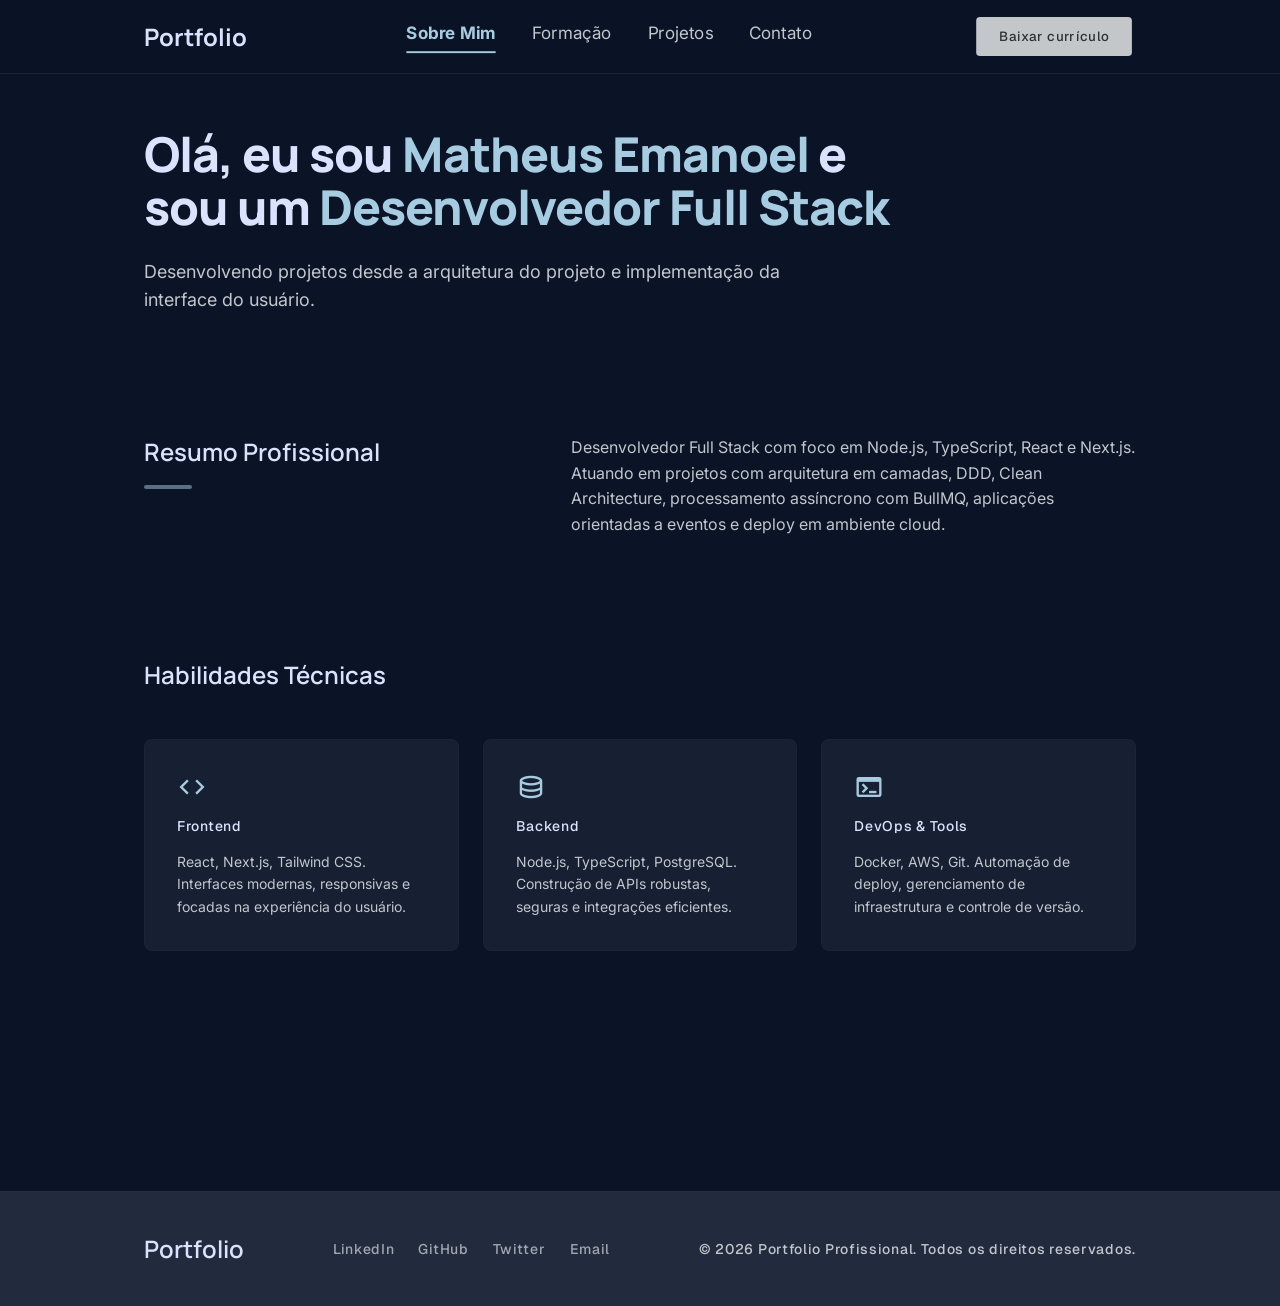
==== index.html @ 4511e053 "refactor: move project structure from src/ to root for GitHub Pages" ====
<!doctype html>
<html lang="pt-BR">
    <head>
        <meta charset="UTF-8" />
        <meta name="viewport" content="width=device-width, initial-scale=1.0" />
        <title>Portfólio - Sobre Mim</title>
        <link rel="preconnect" href="https://fonts.googleapis.com" />
        <link rel="preconnect" href="https://fonts.gstatic.com" crossorigin />
        <link
            href="https://fonts.googleapis.com/css2?family=Manrope:wght@600;800&family=Inter:wght@400&family=Geist:wght@500&display=swap"
            rel="stylesheet"
        />
        <link
            href="https://fonts.googleapis.com/css2?family=Material+Symbols+Outlined:opsz,wght,FILL,GRAD@24,400,0,0"
            rel="stylesheet"
        />
        <link rel="stylesheet" href="./css/global.css" />
        <link rel="stylesheet" href="./css/nav.css" />
        <link rel="stylesheet" href="./css/sobre.css" />
    </head>
    <body data-page="sobre">
        <header>
            <nav class="nav">
                <div class="nav-inner">
                    <a href="./index.html" class="nav-brand">Portfolio</a>

                    <ul class="nav-links" role="list">
                        <li>
                            <a
                                href="./index.html"
                                class="nav-link"
                                data-section="sobre"
                                >Sobre Mim</a
                            >
                        </li>
                        <li>
                            <a
                                href="./pages/formacao.html"
                                class="nav-link"
                                data-section="formacao"
                                >Formação</a
                            >
                        </li>
                        <li>
                            <a
                                href="./pages/projetos.html"
                                class="nav-link"
                                data-section="projetos"
                                >Projetos</a
                            >
                        </li>
                        <li>
                            <a
                                href="./pages/contato.html"
                                class="nav-link"
                                data-section="contato"
                                >Contato</a
                            >
                        </li>
                    </ul>

                    <div class="nav-actions">
                        <a
                            href="./static/matheus-emanoel-curriculo.pdf"
                            target="_blank"
                            class="btn-cv btn-cv--full"
                            download="matheus-emanoel-curriculo.pdf"
                            >Baixar currículo
                        </a>
                        <button
                            class="nav-toggle"
                            id="navToggle"
                            aria-label="Abrir menu"
                            aria-expanded="false"
                        >
                            <span
                                class="material-symbols-outlined"
                                aria-hidden="true"
                                >menu
                            </span>
                        </button>
                    </div>
                </div>
            </nav>

            <div class="mobile-overlay" id="mobileOverlay"></div>
            <div
                class="mobile-menu"
                id="mobileMenu"
                role="dialog"
                aria-modal="true"
                aria-label="Menu de navegação"
            >
                <div class="mobile-menu-top">
                    <a href="./index.html" class="nav-brand">Portfolio</a>
                    <button
                        class="mobile-close"
                        id="mobileClose"
                        aria-label="Fechar menu"
                    >
                        <span
                            class="material-symbols-outlined"
                            aria-hidden="true"
                            >close</span
                        >
                    </button>
                </div>
                <ul class="mobile-nav-links" role="list">
                    <li>
                        <a
                            href="./index.html"
                            class="mobile-link"
                            data-section="sobre"
                            >Sobre Mim</a
                        >
                    </li>
                    <li>
                        <a
                            href="./pages/formacao.html"
                            class="mobile-link"
                            data-section="formacao"
                            >Formação</a
                        >
                    </li>
                    <li>
                        <a
                            href="./pages/projetos.html"
                            class="mobile-link"
                            data-section="projetos"
                            >Projetos</a
                        >
                    </li>
                    <li>
                        <a
                            href="./pages/contato.html"
                            class="mobile-link"
                            data-section="contato"
                            >Contato</a
                        >
                    </li>
                </ul>
                <a
                    href="./static/matheus-emanoel-curriculo.pdf"
                    target="_blank"
                    class="btn-cv btn-cv--full"
                    download="matheus-emanoel-curriculo.pdf"
                    >Baixar currículo
                </a>
            </div>
        </header>

        <main class="main">
            <section class="hero">
                <h1 class="display">
                    Olá, eu sou
                    <span class="text-primary">Matheus Emanoel </span> e sou um
                    <span class="text-primary">Desenvolvedor Full Stack</span>
                </h1>
                <p class="body-lg text-variant">
                    Desenvolvendo projetos desde a arquitetura do projeto e
                    implementação da interface do usuário.
                </p>
            </section>

            <section class="split-section">
                <div class="split-label">
                    <h2 class="headline-md">Resumo Profissional</h2>
                    <div class="accent-bar"></div>
                </div>
                <div class="split-content">
                    <p class="body-md text-variant">
                        Desenvolvedor Full Stack com foco em Node.js,
                        TypeScript, React e Next.js. Atuando em projetos com
                        arquitetura em camadas, DDD, Clean Architecture,
                        processamento assíncrono com BullMQ, aplicações
                        orientadas a eventos e deploy em ambiente cloud.
                    </p>
                </div>
            </section>

            <section class="skills-section">
                <h2 class="headline-md skills-title">Habilidades Técnicas</h2>
                <div class="bento-grid">
                    <div class="skill-card">
                        <span
                            class="material-symbols-outlined skill-icon"
                            aria-hidden="true"
                            >code</span
                        >
                        <h3 class="label-sm">Frontend</h3>
                        <p class="skill-desc text-variant">
                            React, Next.js, Tailwind CSS. Interfaces modernas,
                            responsivas e focadas na experiência do usuário.
                        </p>
                    </div>
                    <div class="skill-card">
                        <span
                            class="material-symbols-outlined skill-icon"
                            aria-hidden="true"
                            >database</span
                        >
                        <h3 class="label-sm">Backend</h3>
                        <p class="skill-desc text-variant">
                            Node.js, TypeScript, PostgreSQL. Construção de APIs
                            robustas, seguras e integrações eficientes.
                        </p>
                    </div>
                    <div class="skill-card">
                        <span
                            class="material-symbols-outlined skill-icon"
                            aria-hidden="true"
                            >terminal</span
                        >
                        <h3 class="label-sm">DevOps &amp; Tools</h3>
                        <p class="skill-desc text-variant">
                            Docker, AWS, Git. Automação de deploy, gerenciamento
                            de infraestrutura e controle de versão.
                        </p>
                    </div>
                </div>
            </section>
        </main>

        <footer class="footer">
            <div class="footer-inner">
                <span class="footer-brand">Portfolio</span>
                <nav class="footer-links" aria-label="Links sociais">
                    <a href="https://www.linkedin.com/in/matheusemanoeldev/"
                        >LinkedIn</a
                    >
                    <a href="https://github.com/OrionTH1">GitHub</a>
                    <a href="https://x.com/OrionTH1">Twitter</a>
                    <a href="mailto:buss.matheusemanoel@gmail.com">Email</a>
                </nav>
                <p class="footer-copy">
                    © 2026 Portfolio Profissional. Todos os direitos reservados.
                </p>
            </div>
        </footer>

        <script src="./js/nav.js"></script>
    </body>
</html>
---- css/global.css ----
:root {
    --color-background:                #0b1326;
    --color-surface:                   #0b1326;
    --color-surface-container-low:     #131b2e;
    --color-surface-container:         #171f33;
    --color-surface-container-high:    #222a3d;
    --color-surface-container-highest: #2d3449;
    --color-surface-variant:           #2d3449;

    --color-primary:           #a7cce1;
    --color-on-primary:        #0a3445;
    --color-primary-container: #083344;

    --color-secondary:       #81d1f0;
    --color-secondary-fixed: #b9eaff;

    --color-tertiary:    #c4c7c9;
    --color-on-tertiary: #2d3133;

    --color-on-surface:         #dae2fd;
    --color-on-surface-variant: #c1c7cc;

    --color-outline:         #8b9196;
    --color-outline-variant: #41484c;

    --color-error: #ffb4ab;

    --font-manrope: 'Manrope', sans-serif;
    --font-inter:   'Inter', sans-serif;
    --font-geist:   'Geist', 'Inter', sans-serif;

    --max-container-width:        1120px;
    --navbar-height:              72px;
    --horizontal-padding-desktop: 64px;
    --horizontal-padding-mobile:  24px;
    --section-gap:                120px;
    --gutter:                     24px;
}

*, *::before, *::after {
    box-sizing: border-box;
    margin: 0;
    padding: 0;
}

html { scroll-behavior: smooth; }

body {
    font-family: var(--font-inter);
    background-color: var(--color-background);
    color: var(--color-on-surface);
    min-height: 100vh;
    display: flex;
    flex-direction: column;
    -webkit-font-smoothing: antialiased;
    -moz-osx-font-smoothing: grayscale;
}

a      { color: inherit; text-decoration: none; }
ul     { list-style: none; }
button { cursor: pointer; font-family: inherit; border: none; background: none; }

.material-symbols-outlined {
    font-family: 'Material Symbols Outlined';
    font-weight: normal;
    font-style: normal;
    line-height: 1;
    letter-spacing: normal;
    text-transform: none;
    display: inline-block;
    white-space: nowrap;
    word-wrap: normal;
    direction: ltr;
    -webkit-font-smoothing: antialiased;
}

.text-primary { color: var(--color-primary); }
.text-variant  { color: var(--color-on-surface-variant); }

.display {
    font-family: var(--font-manrope);
    font-size: 32px;
    font-weight: 800;
    line-height: 1.2;
    letter-spacing: -0.02em;
    color: var(--color-on-surface);
    max-width: 768px;
}

.headline-md {
    font-family: var(--font-manrope);
    font-size: 24px;
    line-height: 1.4;
    font-weight: 600;
    color: var(--color-on-surface);
}

.body-lg {
    font-family: var(--font-inter);
    font-size: 18px;
    line-height: 1.6;
    font-weight: 400;
}

.body-md {
    font-family: var(--font-inter);
    font-size: 16px;
    line-height: 1.6;
    font-weight: 400;
}

.label-sm {
    font-family: var(--font-geist);
    font-size: 14px;
    line-height: 1.2;
    font-weight: 500;
    letter-spacing: 0.05em;
    color: var(--color-on-surface);
}

.main {
    flex: 1;
    padding-top: 128px;
    padding-bottom: var(--section-gap);
    padding-left: var(--horizontal-padding-mobile);
    padding-right: var(--horizontal-padding-mobile);
    max-width: var(--max-container-width);
    margin: 0 auto;
    width: 100%;
}

@media (min-width: 768px) {
    .main {
        padding-left: var(--horizontal-padding-desktop);
        padding-right: var(--horizontal-padding-desktop);
    }

    .display {
        font-size: 48px;
        line-height: 1.1;
    }
}
---- css/nav.css ----
.nav {
    position: fixed;
    top: 0;
    left: 0;
    right: 0;
    z-index: 50;
    background-color: rgba(11, 19, 38, 0.8);
    backdrop-filter: blur(12px);
    -webkit-backdrop-filter: blur(12px);
    border-bottom: 1px solid rgba(65, 72, 76, 0.3);
}

.nav-inner {
    display: flex;
    justify-content: space-between;
    align-items: center;
    max-width: var(--max-container-width);
    margin: 0 auto;
    padding: 16px var(--horizontal-padding-desktop);
    gap: 32px;
}

.nav-brand {
    font-family: var(--font-manrope);
    font-size: 24px;
    line-height: 1.4;
    font-weight: 700;
    color: var(--color-on-surface);
    flex-shrink: 0;
}

.nav-links {
    display: flex;
    align-items: center;
    gap: 32px;
}

.nav-link {
    font-family: var(--font-inter);
    font-size: 18px;
    line-height: 1.6;
    color: var(--color-on-surface-variant);
    display: inline-block;
    transform: scale(0.95);
    transition: color 200ms ease, transform 200ms ease;
    padding-bottom: 4px;
    border-bottom: 2px solid transparent;
}

.nav-link:hover  { color: var(--color-primary); }
.nav-link:active { transform: scale(0.90); }

.nav-link.active {
    color: var(--color-primary);
    font-weight: 700;
    border-bottom-color: var(--color-primary);
}

.nav-actions {
    display: flex;
    align-items: center;
    gap: 16px;
    flex-shrink: 0;
}

.btn-cv {
    display: flex;
    align-items: center;
    justify-content: center;
    background-color: var(--color-tertiary);
    color: var(--color-on-tertiary);
    padding: 12px 24px;
    border-radius: 4px;
    font-family: var(--font-geist);
    font-size: 14px;
    font-weight: 500;
    letter-spacing: 0.05em;
    line-height: 1.2;
    transform: scale(0.95);
    transition: opacity 200ms ease, transform 200ms ease;
    white-space: nowrap;
}

.btn-cv:hover  { opacity: 0.9; }
.btn-cv:active { transform: scale(0.90); }

.btn-cv--full {
    width: 100%;
    justify-content: center;
}

.nav-toggle {
    display: none;
    align-items: center;
    justify-content: center;
    color: var(--color-primary);
    padding: 4px;
}

.mobile-overlay {
    display: none;
    position: fixed;
    inset: 0;
    background: rgba(0, 0, 0, 0.5);
    z-index: 60;
}

.mobile-overlay.open { display: block; }

.mobile-menu {
    position: fixed;
    top: 0;
    right: 0;
    bottom: 0;
    width: min(300px, 80vw);
    background-color: var(--color-surface-container-high);
    z-index: 70;
    padding: 24px;
    display: flex;
    flex-direction: column;
    gap: 32px;
    transform: translateX(100%);
    transition: transform 300ms ease;
    border-left: 1px solid rgba(65, 72, 76, 0.3);
}

.mobile-menu.open { transform: translateX(0); }

.mobile-menu-top {
    display: flex;
    justify-content: space-between;
    align-items: center;
}

.mobile-close {
    display: flex;
    align-items: center;
    justify-content: center;
    color: var(--color-on-surface-variant);
    padding: 4px;
    transition: color 200ms ease;
}

.mobile-close:hover { color: var(--color-primary); }

.mobile-nav-links {
    display: flex;
    flex-direction: column;
    gap: 4px;
    flex: 1;
}

.mobile-link {
    display: block;
    padding: 12px 16px;
    font-size: 18px;
    font-weight: 500;
    color: var(--color-on-surface-variant);
    border-radius: 4px;
    transition: color 200ms ease, background-color 200ms ease;
}

.mobile-link:hover,
.mobile-link.active {
    color: var(--color-primary);
    background-color: rgba(167, 204, 225, 0.06);
}

body.menu-open { overflow: hidden; }

.footer {
    background-color: var(--color-surface-container-high);
    width: 100%;
    padding: 40px 0;
    border-top: 1px solid rgba(65, 72, 76, 0.2);
    margin-top: auto;
}

.footer-inner {
    display: flex;
    flex-direction: column;
    align-items: center;
    gap: 20px;
    text-align: center;
    padding: 0 var(--horizontal-padding-mobile);
    max-width: var(--max-container-width);
    margin: 0 auto;
}

.footer-brand {
    font-family: var(--font-manrope);
    font-size: 24px;
    line-height: 1.4;
    font-weight: 600;
    color: var(--color-on-surface);
}

.footer-links {
    display: flex;
    gap: 24px;
}

.footer-links a {
    font-family: var(--font-geist);
    font-size: 14px;
    font-weight: 500;
    letter-spacing: 0.05em;
    color: var(--color-on-surface-variant);
    opacity: 0.8;
    transition: color 200ms ease, opacity 200ms ease;
}

.footer-links a:hover {
    color: var(--color-secondary);
    opacity: 1;
}

.footer-copy {
    font-family: var(--font-geist);
    font-size: 14px;
    font-weight: 500;
    letter-spacing: 0.05em;
    color: var(--color-on-surface-variant);
}

@media (min-width: 768px) {
    .nav-links  { display: flex; }
    .btn-cv     { display: flex; }
    .nav-toggle { display: none !important; }

    .footer-inner {
        flex-direction: row;
        justify-content: space-between;
        align-items: center;
        text-align: left;
        padding: 0 var(--horizontal-padding-desktop);
        gap: var(--gutter);
    }

    .footer-copy { text-align: right; }
}

@media (max-width: 767px) {
    .nav-links  { display: none; }
    .btn-cv     { display: none; }
    .nav-toggle { display: flex; }
}
---- css/sobre.css ----
.hero {
    display: flex;
    flex-direction: column;
    gap: 24px;
    margin-bottom: var(--section-gap);
}

.hero .body-lg { max-width: 672px; }

.split-section {
    display: flex;
    flex-direction: column;
    gap: 64px;
    margin-bottom: var(--section-gap);
}

.accent-bar {
    width: 48px;
    height: 4px;
    background-color: rgba(167, 204, 225, 0.5);
    border-radius: 2px;
    margin-top: 16px;
}

.skills-section { margin-bottom: var(--section-gap); }

.skills-title { margin-bottom: 48px; }

.bento-grid {
    display: grid;
    grid-template-columns: 1fr;
    gap: var(--gutter);
}

.skill-card {
    background-color: var(--color-surface-container);
    padding: 32px;
    border-radius: 8px;
    border: 1px solid rgba(65, 72, 76, 0.1);
    display: flex;
    flex-direction: column;
    gap: 16px;
    transition: border-color 200ms ease;
}

.skill-card:hover { border-color: rgba(167, 204, 225, 0.3); }

.skill-icon {
    color: var(--color-primary);
    font-size: 30px;
}

.skill-desc {
    font-family: var(--font-inter);
    font-size: 14px;
    line-height: 1.6;
}

@media (min-width: 768px) {
    .split-section {
        flex-direction: row;
        gap: 96px;
    }

    .split-label {
        width: 33.333%;
        flex-shrink: 0;
    }

    .bento-grid { grid-template-columns: repeat(3, 1fr); }
}
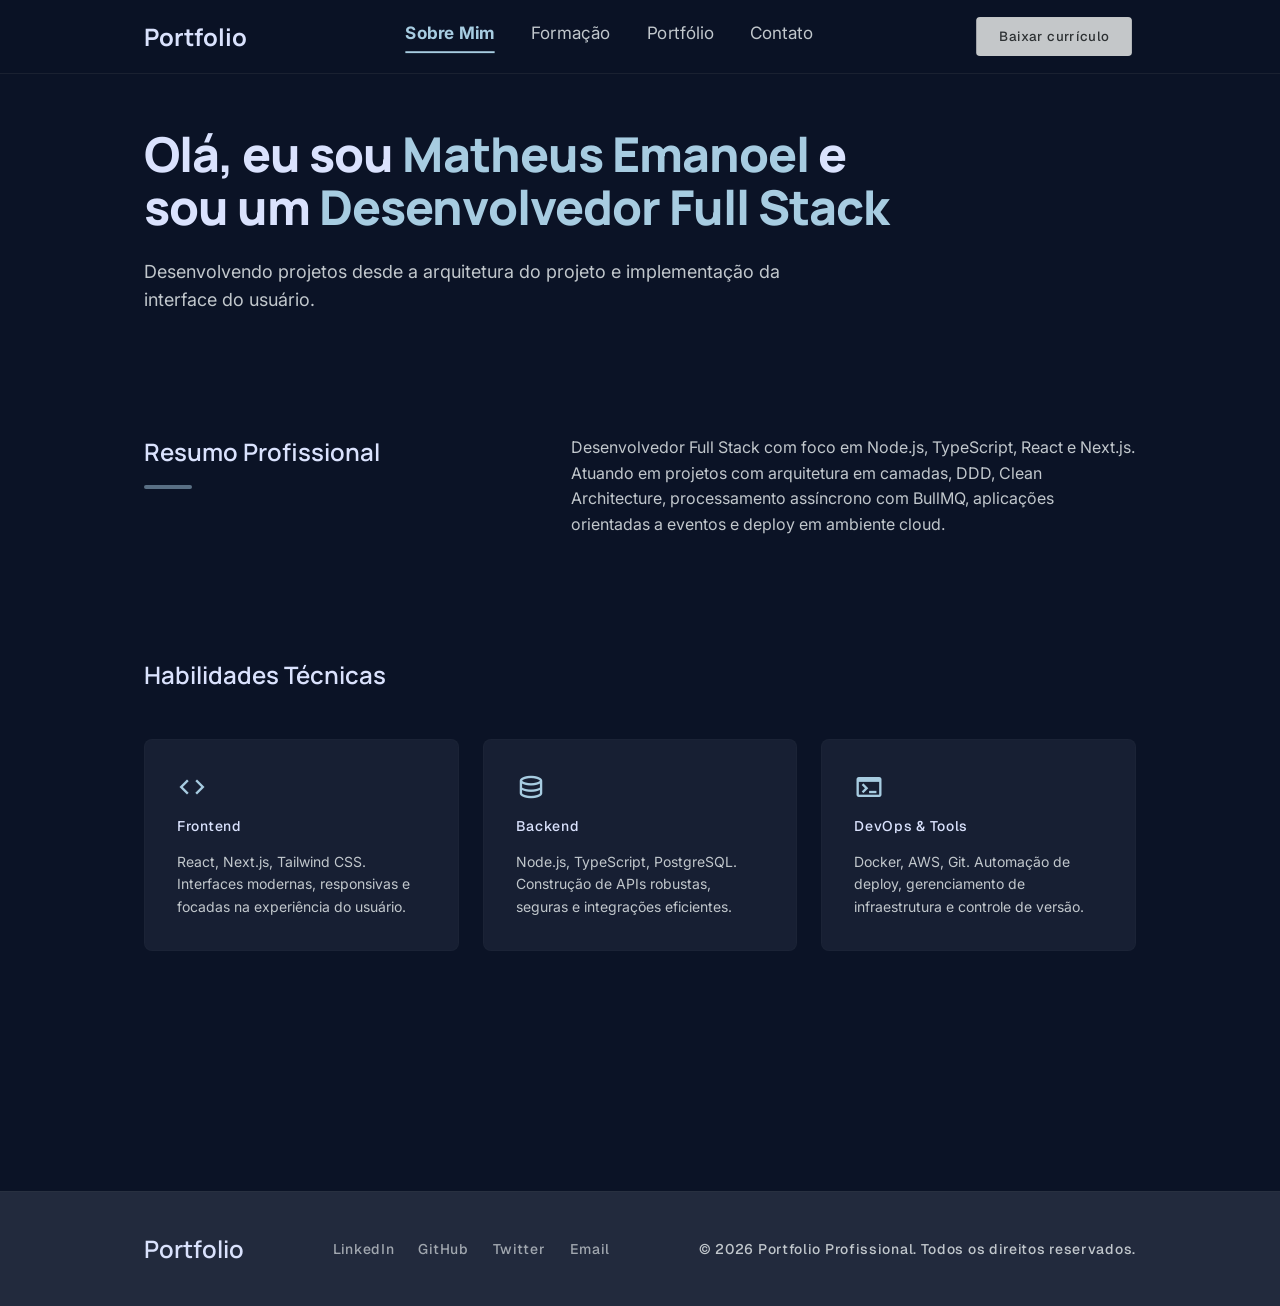
==== commit d2e4af9f: "refactor: rename projetos to portfolio across files and identifiers" ====
--- a/index.html
+++ b/index.html
@@ -3,7 +3,7 @@
     <head>
         <meta charset="UTF-8" />
         <meta name="viewport" content="width=device-width, initial-scale=1.0" />
-        <title>Portfólio - Sobre Mim</title>
+        <title>Matheus Emanoel - Portfólio</title>
         <link rel="preconnect" href="https://fonts.googleapis.com" />
         <link rel="preconnect" href="https://fonts.gstatic.com" crossorigin />
         <link
@@ -43,10 +43,10 @@
                         </li>
                         <li>
                             <a
-                                href="./pages/projetos.html"
-                                class="nav-link"
-                                data-section="projetos"
-                                >Projetos</a
+                                href="./pages/portfolio.html"
+                                class="nav-link"
+                                data-section="portfolio"
+                                >Portfólio</a
                             >
                         </li>
                         <li>
@@ -124,10 +124,10 @@
                     </li>
                     <li>
                         <a
-                            href="./pages/projetos.html"
-                            class="mobile-link"
-                            data-section="projetos"
-                            >Projetos</a
+                            href="./pages/portfolio.html"
+                            class="mobile-link"
+                            data-section="portfolio"
+                            >Portfólio</a
                         >
                     </li>
                     <li>
